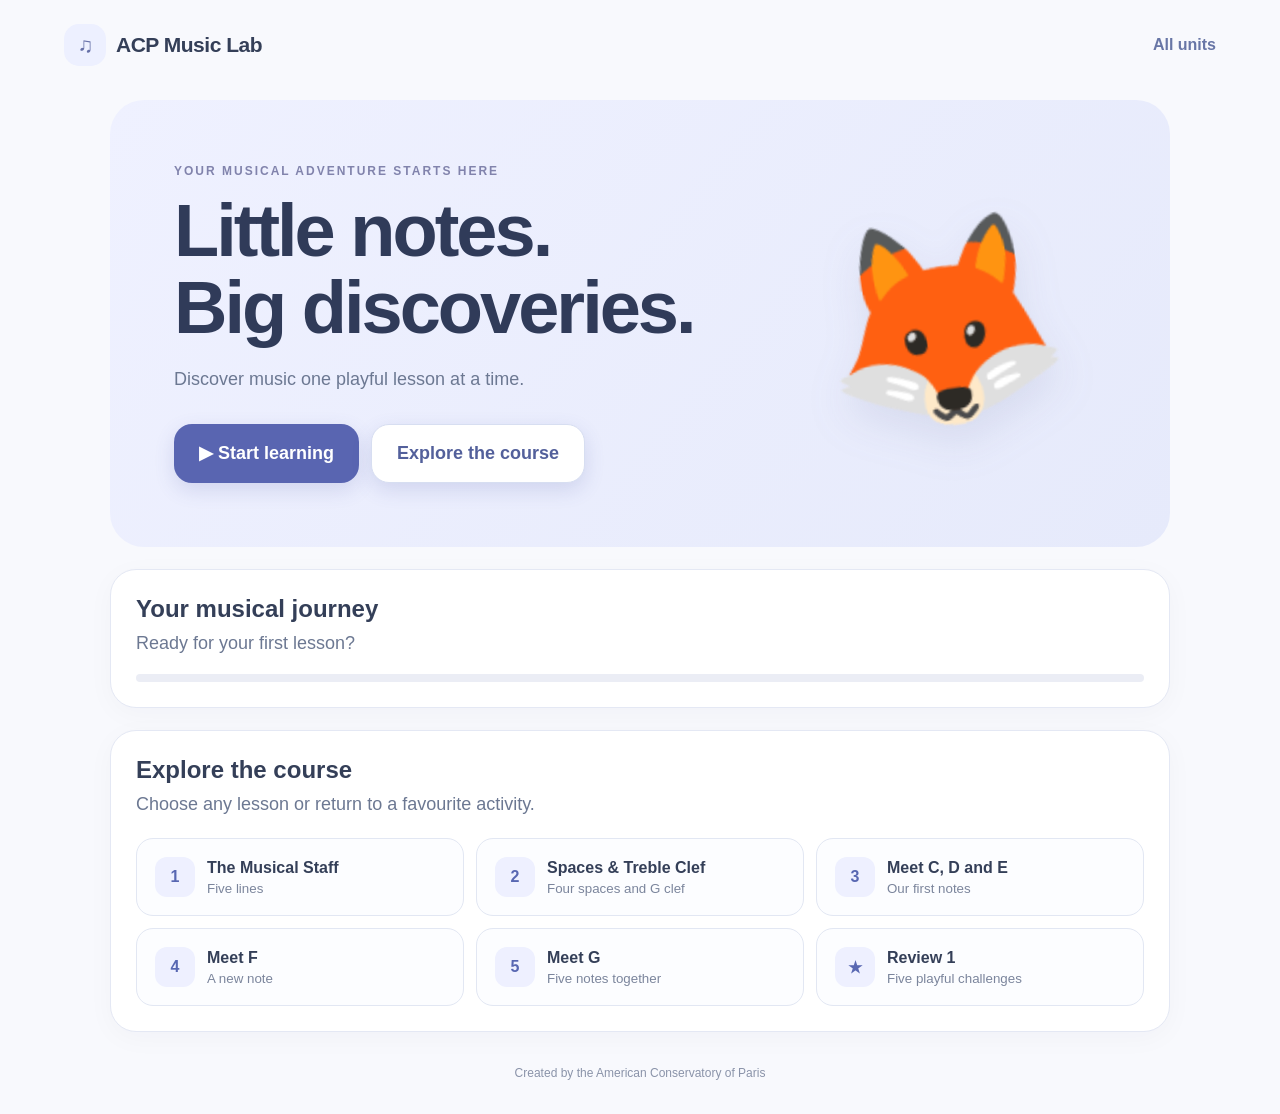
==== home.html @ 7eb4c39e "Publish ACP Music Lab landing page" ====
<!doctype html><html lang="en"><head><meta charset="utf-8"><meta name="viewport" content="width=device-width,initial-scale=1,viewport-fit=cover"><title>ACP Music Lab — Welcome</title><style>
:root{font-family:-apple-system,BlinkMacSystemFont,"Segoe UI",sans-serif;color:#343f58;background:#f8f9fd}*{box-sizing:border-box}body{margin:0;min-height:100vh}header{display:flex;align-items:center;justify-content:space-between;padding:24px clamp(20px,5vw,80px);gap:12px}header strong{font-size:21px;letter-spacing:-.5px}header a{color:#6876a6;text-decoration:none;font-weight:700}.logo{display:inline-grid;place-items:center;background:#edf0ff;color:#6670a8;border-radius:15px;width:42px;height:42px;margin-right:10px}main{max-width:1100px;margin:10px auto 0;padding:0 20px}.hero{background:linear-gradient(130deg,#eff1ff,#e6eafb);border-radius:34px;padding:clamp(28px,5vw,68px);display:grid;grid-template-columns:1fr minmax(180px,35%);gap:24px;align-items:center}.eyebrow{font-size:12px;font-weight:800;letter-spacing:2px;color:#8183ac;text-transform:uppercase}h1{font-size:clamp(42px,6vw,74px);letter-spacing:-3px;line-height:1.04;margin:15px 0;color:#303b59}p{font-size:18px;line-height:1.6;color:#6c7892}.primary{display:inline-flex;align-items:center;justify-content:center;gap:12px;border-radius:18px;padding:18px 25px;background:#5965b1;color:white;text-decoration:none;font-size:18px;font-weight:750;box-shadow:0 7px 20px #4858a22a}.secondary{background:white;color:#53609b;border:1px solid #d7def1}.actions{display:flex;gap:12px;flex-wrap:wrap;margin-top:30px}.fox{font-size:clamp(110px,17vw,200px);text-align:center;filter:drop-shadow(0 18px 20px #5d6b9a20);transform:rotate(-8deg)}.panel{background:white;border:1px solid #e4e8f4;border-radius:26px;padding:25px;margin-top:22px;box-shadow:0 6px 28px #202c4508}.panel h2{font-size:24px;margin:0 0 6px}.progress{height:8px;background:#ebedf5;border-radius:99px;overflow:hidden;margin-top:16px}.progress>div{height:100%;width:0;background:#daa520;transition:width .3s}.units{display:grid;grid-template-columns:repeat(3,1fr);gap:12px;margin-top:20px}.unit{display:flex;align-items:center;gap:12px;padding:18px;border:1px solid #e2e7f3;border-radius:17px;text-decoration:none;color:#343f58;background:#fcfdff}.unit b{background:#eef0ff;border-radius:12px;width:40px;height:40px;display:grid;place-items:center;color:#5867b2}.unit span{font-weight:700}.unit small{display:block;color:#7b859c;font-weight:400;margin-top:4px}footer{text-align:center;color:#8a93a9;font-size:12px;padding:34px 16px}@media(max-width:680px){.hero{grid-template-columns:1fr;text-align:center}.fox{font-size:110px;grid-row:1}.actions{justify-content:center}.units{grid-template-columns:1fr}h1{letter-spacing:-2px}.primary{width:100%}}
</style></head><body><header><strong><span class="logo">♫</span>ACP Music Lab</strong><a href="#library">All units</a></header><main><section class="hero"><div><div class="eyebrow">Your musical adventure starts here</div><h1>Little notes.<br>Big discoveries.</h1><p>Discover music one playful lesson at a time.</p><div class="actions"><a class="primary" id="continue" href="unit1.html">▶ Start learning</a><a class="primary secondary" href="#library">Explore the course</a></div></div><div class="fox" aria-label="Friendly fox mascot" role="img">🦊</div></section><section class="panel"><h2>Your musical journey</h2><p id="progress-label" style="margin:0">Ready for your first lesson?</p><div class="progress"><div id="bar"></div></div></section><section class="panel" id="library"><h2>Explore the course</h2><p style="margin:0">Choose any lesson or return to a favourite activity.</p><div class="units">
<a class="unit" href="unit1.html"><b>1</b><span>The Musical Staff<small>Five lines</small></span></a>
<a class="unit" href="unit2.html"><b>2</b><span>Spaces & Treble Clef<small>Four spaces and G clef</small></span></a>
<a class="unit" href="unit3.html"><b>3</b><span>Meet C, D and E<small>Our first notes</small></span></a>
<a class="unit" href="unit4.html"><b>4</b><span>Meet F<small>A new note</small></span></a>
<a class="unit" href="unit5.html"><b>5</b><span>Meet G<small>Five notes together</small></span></a>
<a class="unit" href="review1.html"><b>★</b><span>Review 1<small>Five playful challenges</small></span></a>
</div></section></main><footer>Created by the American Conservatory of Paris</footer><script>
(()=>{let p={};try{p=JSON.parse(localStorage.getItem('acp-progress-v2')||'{}')}catch(e){}const valid=['unit1.html','unit2.html','unit3.html','unit4.html','unit5.html','review1.html'];if(valid.includes(p.last)){const a=document.getElementById('continue');a.href=p.last;a.textContent='▶ Continue learning'}const completed=valid.filter(x=>p.completed&&p.completed[x]).length;document.getElementById('bar').style.width=(completed/6*100)+'%';document.getElementById('progress-label').textContent=completed?completed+' of 6 lessons completed':'Ready for your first lesson?'})();
</script></body></html>
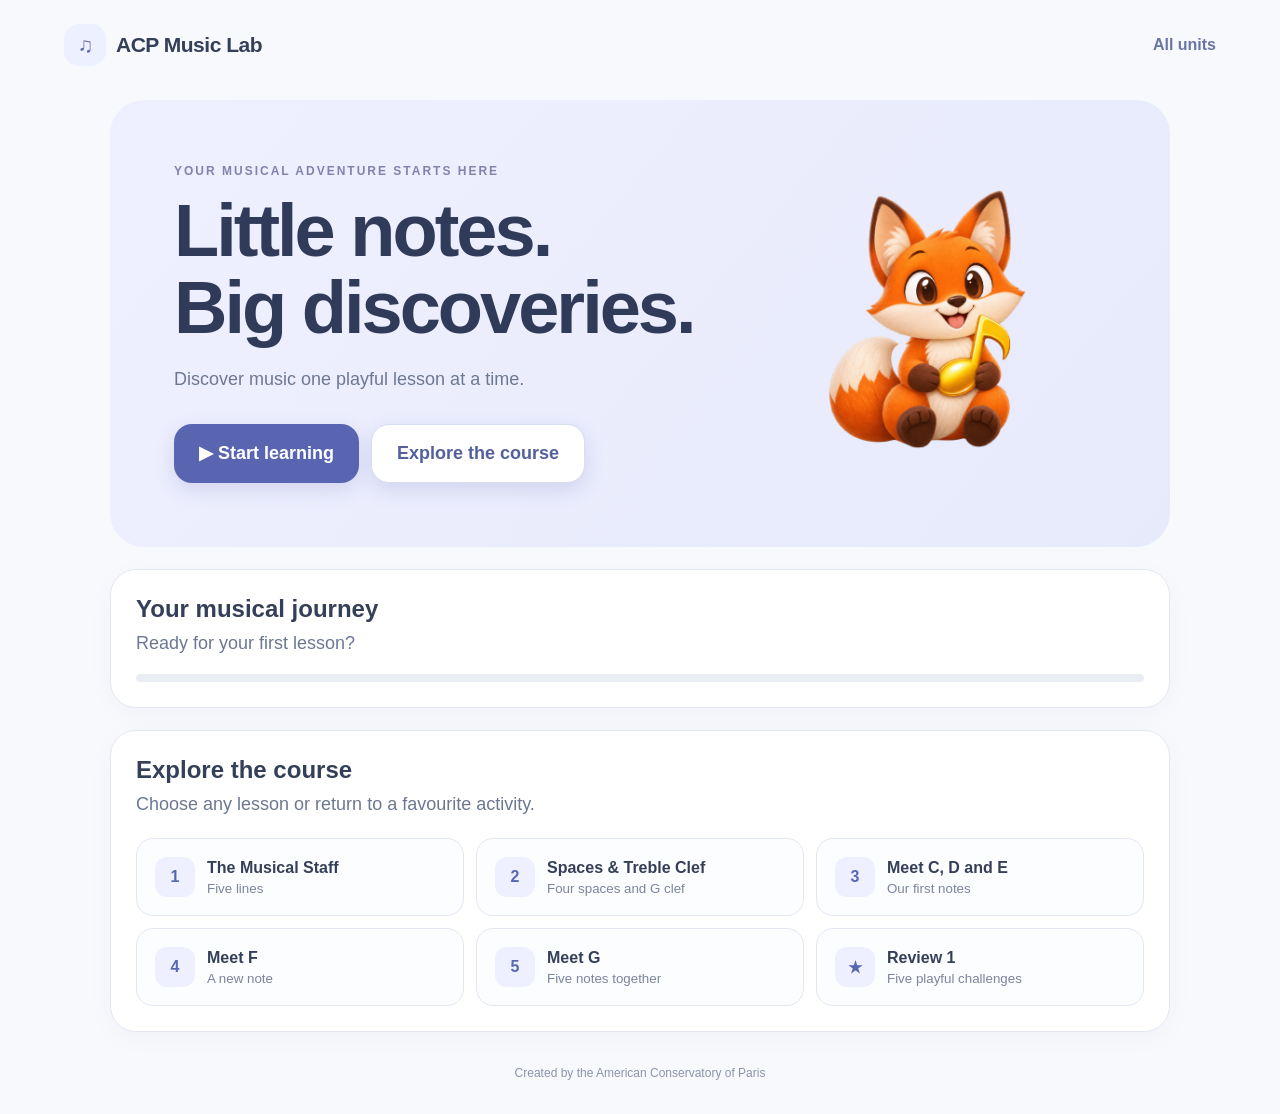
==== commit 388e7a8a: "Harmonise home.html with approved fox and shared course presentation" ====
--- a/home.html
+++ b/home.html
@@ -1,6 +1,7 @@
 <!doctype html><html lang="en"><head><meta charset="utf-8"><meta name="viewport" content="width=device-width,initial-scale=1,viewport-fit=cover"><title>ACP Music Lab — Welcome</title><style>
 :root{font-family:-apple-system,BlinkMacSystemFont,"Segoe UI",sans-serif;color:#343f58;background:#f8f9fd}*{box-sizing:border-box}body{margin:0;min-height:100vh}header{display:flex;align-items:center;justify-content:space-between;padding:24px clamp(20px,5vw,80px);gap:12px}header strong{font-size:21px;letter-spacing:-.5px}header a{color:#6876a6;text-decoration:none;font-weight:700}.logo{display:inline-grid;place-items:center;background:#edf0ff;color:#6670a8;border-radius:15px;width:42px;height:42px;margin-right:10px}main{max-width:1100px;margin:10px auto 0;padding:0 20px}.hero{background:linear-gradient(130deg,#eff1ff,#e6eafb);border-radius:34px;padding:clamp(28px,5vw,68px);display:grid;grid-template-columns:1fr minmax(180px,35%);gap:24px;align-items:center}.eyebrow{font-size:12px;font-weight:800;letter-spacing:2px;color:#8183ac;text-transform:uppercase}h1{font-size:clamp(42px,6vw,74px);letter-spacing:-3px;line-height:1.04;margin:15px 0;color:#303b59}p{font-size:18px;line-height:1.6;color:#6c7892}.primary{display:inline-flex;align-items:center;justify-content:center;gap:12px;border-radius:18px;padding:18px 25px;background:#5965b1;color:white;text-decoration:none;font-size:18px;font-weight:750;box-shadow:0 7px 20px #4858a22a}.secondary{background:white;color:#53609b;border:1px solid #d7def1}.actions{display:flex;gap:12px;flex-wrap:wrap;margin-top:30px}.fox{font-size:clamp(110px,17vw,200px);text-align:center;filter:drop-shadow(0 18px 20px #5d6b9a20);transform:rotate(-8deg)}.panel{background:white;border:1px solid #e4e8f4;border-radius:26px;padding:25px;margin-top:22px;box-shadow:0 6px 28px #202c4508}.panel h2{font-size:24px;margin:0 0 6px}.progress{height:8px;background:#ebedf5;border-radius:99px;overflow:hidden;margin-top:16px}.progress>div{height:100%;width:0;background:#daa520;transition:width .3s}.units{display:grid;grid-template-columns:repeat(3,1fr);gap:12px;margin-top:20px}.unit{display:flex;align-items:center;gap:12px;padding:18px;border:1px solid #e2e7f3;border-radius:17px;text-decoration:none;color:#343f58;background:#fcfdff}.unit b{background:#eef0ff;border-radius:12px;width:40px;height:40px;display:grid;place-items:center;color:#5867b2}.unit span{font-weight:700}.unit small{display:block;color:#7b859c;font-weight:400;margin-top:4px}footer{text-align:center;color:#8a93a9;font-size:12px;padding:34px 16px}@media(max-width:680px){.hero{grid-template-columns:1fr;text-align:center}.fox{font-size:110px;grid-row:1}.actions{justify-content:center}.units{grid-template-columns:1fr}h1{letter-spacing:-2px}.primary{width:100%}}
-</style></head><body><header><strong><span class="logo">♫</span>ACP Music Lab</strong><a href="#library">All units</a></header><main><section class="hero"><div><div class="eyebrow">Your musical adventure starts here</div><h1>Little notes.<br>Big discoveries.</h1><p>Discover music one playful lesson at a time.</p><div class="actions"><a class="primary" id="continue" href="unit1.html">▶ Start learning</a><a class="primary secondary" href="#library">Explore the course</a></div></div><div class="fox" aria-label="Friendly fox mascot" role="img">🦊</div></section><section class="panel"><h2>Your musical journey</h2><p id="progress-label" style="margin:0">Ready for your first lesson?</p><div class="progress"><div id="bar"></div></div></section><section class="panel" id="library"><h2>Explore the course</h2><p style="margin:0">Choose any lesson or return to a favourite activity.</p><div class="units">
+.fox{font-size:0;transform:none;filter:none;display:flex;align-items:center;justify-content:center}.hero{background:linear-gradient(130deg,#eff0ff,#e7eafb)}.unit:focus-visible,.primary:focus-visible{outline:3px solid #5965b1;outline-offset:3px}@media(max-width:680px){.fox img{max-width:190px!important}}
+</style></head><body><header><strong><span class="logo">♫</span>ACP Music Lab</strong><a href="#library">All units</a></header><main><section class="hero"><div><div class="eyebrow">Your musical adventure starts here</div><h1>Little notes.<br>Big discoveries.</h1><p>Discover music one playful lesson at a time.</p><div class="actions"><a class="primary" id="continue" href="unit1.html">▶ Start learning</a><a class="primary secondary" href="#library">Explore the course</a></div></div><div class="fox" role="img" aria-label="Friendly fox mascot"><img src="fox-approved.png" alt="Friendly orange fox holding a musical note" width="300" height="286" style="width:100%;max-width:300px;height:auto;object-fit:contain;display:block;margin:auto"></div></section><section class="panel"><h2>Your musical journey</h2><p id="progress-label" style="margin:0">Ready for your first lesson?</p><div class="progress"><div id="bar"></div></div></section><section class="panel" id="library"><h2>Explore the course</h2><p style="margin:0">Choose any lesson or return to a favourite activity.</p><div class="units">
 <a class="unit" href="unit1.html"><b>1</b><span>The Musical Staff<small>Five lines</small></span></a>
 <a class="unit" href="unit2.html"><b>2</b><span>Spaces & Treble Clef<small>Four spaces and G clef</small></span></a>
 <a class="unit" href="unit3.html"><b>3</b><span>Meet C, D and E<small>Our first notes</small></span></a>
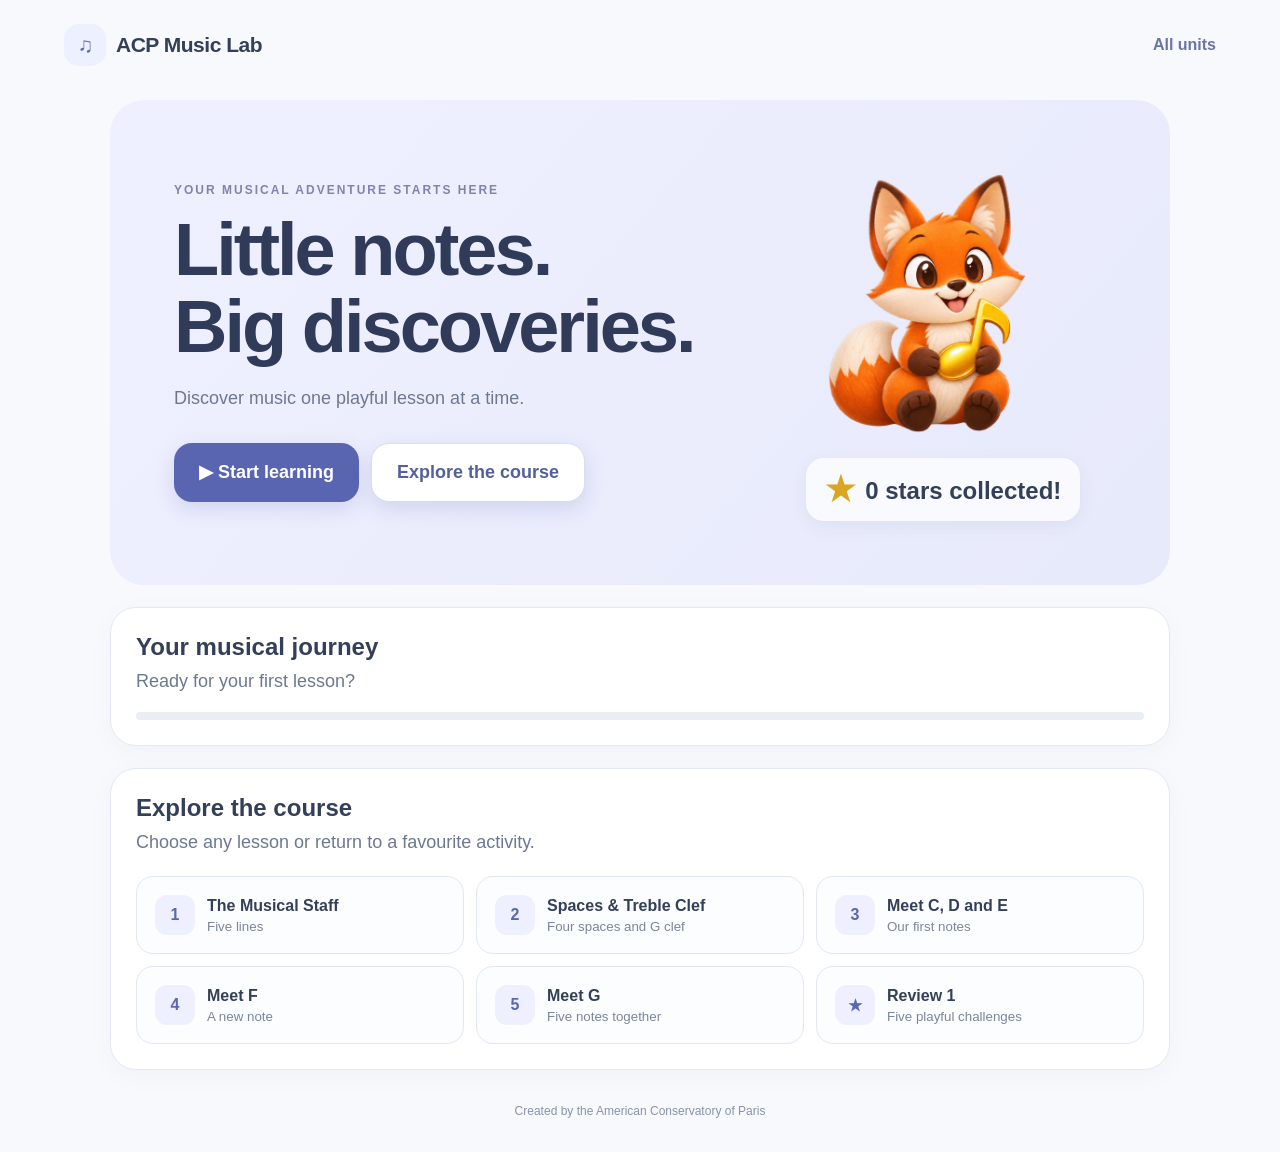
==== commit 3efe5ddc: "Track earned stars per exercise and show total beside landing fox" ====
--- a/home.html
+++ b/home.html
@@ -1,7 +1,8 @@
 <!doctype html><html lang="en"><head><meta charset="utf-8"><meta name="viewport" content="width=device-width,initial-scale=1,viewport-fit=cover"><title>ACP Music Lab — Welcome</title><style>
 :root{font-family:-apple-system,BlinkMacSystemFont,"Segoe UI",sans-serif;color:#343f58;background:#f8f9fd}*{box-sizing:border-box}body{margin:0;min-height:100vh}header{display:flex;align-items:center;justify-content:space-between;padding:24px clamp(20px,5vw,80px);gap:12px}header strong{font-size:21px;letter-spacing:-.5px}header a{color:#6876a6;text-decoration:none;font-weight:700}.logo{display:inline-grid;place-items:center;background:#edf0ff;color:#6670a8;border-radius:15px;width:42px;height:42px;margin-right:10px}main{max-width:1100px;margin:10px auto 0;padding:0 20px}.hero{background:linear-gradient(130deg,#eff1ff,#e6eafb);border-radius:34px;padding:clamp(28px,5vw,68px);display:grid;grid-template-columns:1fr minmax(180px,35%);gap:24px;align-items:center}.eyebrow{font-size:12px;font-weight:800;letter-spacing:2px;color:#8183ac;text-transform:uppercase}h1{font-size:clamp(42px,6vw,74px);letter-spacing:-3px;line-height:1.04;margin:15px 0;color:#303b59}p{font-size:18px;line-height:1.6;color:#6c7892}.primary{display:inline-flex;align-items:center;justify-content:center;gap:12px;border-radius:18px;padding:18px 25px;background:#5965b1;color:white;text-decoration:none;font-size:18px;font-weight:750;box-shadow:0 7px 20px #4858a22a}.secondary{background:white;color:#53609b;border:1px solid #d7def1}.actions{display:flex;gap:12px;flex-wrap:wrap;margin-top:30px}.fox{font-size:clamp(110px,17vw,200px);text-align:center;filter:drop-shadow(0 18px 20px #5d6b9a20);transform:rotate(-8deg)}.panel{background:white;border:1px solid #e4e8f4;border-radius:26px;padding:25px;margin-top:22px;box-shadow:0 6px 28px #202c4508}.panel h2{font-size:24px;margin:0 0 6px}.progress{height:8px;background:#ebedf5;border-radius:99px;overflow:hidden;margin-top:16px}.progress>div{height:100%;width:0;background:#daa520;transition:width .3s}.units{display:grid;grid-template-columns:repeat(3,1fr);gap:12px;margin-top:20px}.unit{display:flex;align-items:center;gap:12px;padding:18px;border:1px solid #e2e7f3;border-radius:17px;text-decoration:none;color:#343f58;background:#fcfdff}.unit b{background:#eef0ff;border-radius:12px;width:40px;height:40px;display:grid;place-items:center;color:#5867b2}.unit span{font-weight:700}.unit small{display:block;color:#7b859c;font-weight:400;margin-top:4px}footer{text-align:center;color:#8a93a9;font-size:12px;padding:34px 16px}@media(max-width:680px){.hero{grid-template-columns:1fr;text-align:center}.fox{font-size:110px;grid-row:1}.actions{justify-content:center}.units{grid-template-columns:1fr}h1{letter-spacing:-2px}.primary{width:100%}}
 .fox{font-size:0;transform:none;filter:none;display:flex;align-items:center;justify-content:center}.hero{background:linear-gradient(130deg,#eff0ff,#e7eafb)}.unit:focus-visible,.primary:focus-visible{outline:3px solid #5965b1;outline-offset:3px}@media(max-width:680px){.fox img{max-width:190px!important}}
-</style></head><body><header><strong><span class="logo">♫</span>ACP Music Lab</strong><a href="#library">All units</a></header><main><section class="hero"><div><div class="eyebrow">Your musical adventure starts here</div><h1>Little notes.<br>Big discoveries.</h1><p>Discover music one playful lesson at a time.</p><div class="actions"><a class="primary" id="continue" href="unit1.html">▶ Start learning</a><a class="primary secondary" href="#library">Explore the course</a></div></div><div class="fox" role="img" aria-label="Friendly fox mascot"><img src="fox-approved.png" alt="Friendly orange fox holding a musical note" width="300" height="286" style="width:100%;max-width:300px;height:auto;object-fit:contain;display:block;margin:auto"></div></section><section class="panel"><h2>Your musical journey</h2><p id="progress-label" style="margin:0">Ready for your first lesson?</p><div class="progress"><div id="bar"></div></div></section><section class="panel" id="library"><h2>Explore the course</h2><p style="margin:0">Choose any lesson or return to a favourite activity.</p><div class="units">
+.fox-wrap{display:flex;flex-direction:column;align-items:center;justify-content:center;gap:8px}.star-total{white-space:nowrap;text-align:center;font-size:clamp(18px,2.3vw,24px);font-weight:850;color:#343f58;background:#ffffffbd;padding:12px 19px;border-radius:18px;box-shadow:0 5px 18px #303b5910}.star-symbol{color:#daa520;font-size:1.4em;vertical-align:-.05em;margin-right:4px}@media(max-width:680px){.fox-wrap{grid-row:1}.star-total{font-size:20px}}
+</style></head><body><header><strong><span class="logo">♫</span>ACP Music Lab</strong><a href="#library">All units</a></header><main><section class="hero"><div><div class="eyebrow">Your musical adventure starts here</div><h1>Little notes.<br>Big discoveries.</h1><p>Discover music one playful lesson at a time.</p><div class="actions"><a class="primary" id="continue" href="unit1.html">▶ Start learning</a><a class="primary secondary" href="#library">Explore the course</a></div></div><div class="fox-wrap"><div class="fox" role="img" aria-label="Friendly fox mascot"><img src="fox-approved.png" alt="Friendly orange fox holding a musical note" width="300" height="286" style="width:100%;max-width:300px;height:auto;object-fit:contain;display:block;margin:auto"></div><div class="star-total" aria-live="polite"><span class="star-symbol" aria-hidden="true">★</span> <span id="collected-stars">0</span> stars collected!</div></div></section><section class="panel"><h2>Your musical journey</h2><p id="progress-label" style="margin:0">Ready for your first lesson?</p><div class="progress"><div id="bar"></div></div></section><section class="panel" id="library"><h2>Explore the course</h2><p style="margin:0">Choose any lesson or return to a favourite activity.</p><div class="units">
 <a class="unit" href="unit1.html"><b>1</b><span>The Musical Staff<small>Five lines</small></span></a>
 <a class="unit" href="unit2.html"><b>2</b><span>Spaces & Treble Clef<small>Four spaces and G clef</small></span></a>
 <a class="unit" href="unit3.html"><b>3</b><span>Meet C, D and E<small>Our first notes</small></span></a>
@@ -9,5 +10,5 @@
 <a class="unit" href="unit5.html"><b>5</b><span>Meet G<small>Five notes together</small></span></a>
 <a class="unit" href="review1.html"><b>★</b><span>Review 1<small>Five playful challenges</small></span></a>
 </div></section></main><footer>Created by the American Conservatory of Paris</footer><script>
-(()=>{let p={};try{p=JSON.parse(localStorage.getItem('acp-progress-v2')||'{}')}catch(e){}const valid=['unit1.html','unit2.html','unit3.html','unit4.html','unit5.html','review1.html'];if(valid.includes(p.last)){const a=document.getElementById('continue');a.href=p.last;a.textContent='▶ Continue learning'}const completed=valid.filter(x=>p.completed&&p.completed[x]).length;document.getElementById('bar').style.width=(completed/6*100)+'%';document.getElementById('progress-label').textContent=completed?completed+' of 6 lessons completed':'Ready for your first lesson?'})();
+(()=>{let p={};try{p=JSON.parse(localStorage.getItem('acp-progress-v2')||'{}')}catch(e){}const valid=['unit1.html','unit2.html','unit3.html','unit4.html','unit5.html','review1.html'];if(valid.includes(p.last)){const a=document.getElementById('continue');a.href=p.last;a.textContent='▶ Continue learning'}let starProgress={};try{starProgress=JSON.parse(localStorage.getItem('acp-stars-v1')||'{}')}catch(e){}const starLimits={'unit1.html':3,'unit2.html':2,'unit3.html':1,'unit4.html':2,'unit5.html':2,'review1.html':5};const stars=Object.entries(starLimits).reduce((total,[page,limit])=>total+Math.min(limit,Math.max(0,Number(starProgress[page])||0)),0);document.getElementById('collected-stars').textContent=stars;const completed=valid.filter(x=>p.completed&&p.completed[x]).length;document.getElementById('bar').style.width=(completed/6*100)+'%';document.getElementById('progress-label').textContent=completed?completed+' of 6 lessons completed':'Ready for your first lesson?'})();
 </script></body></html>
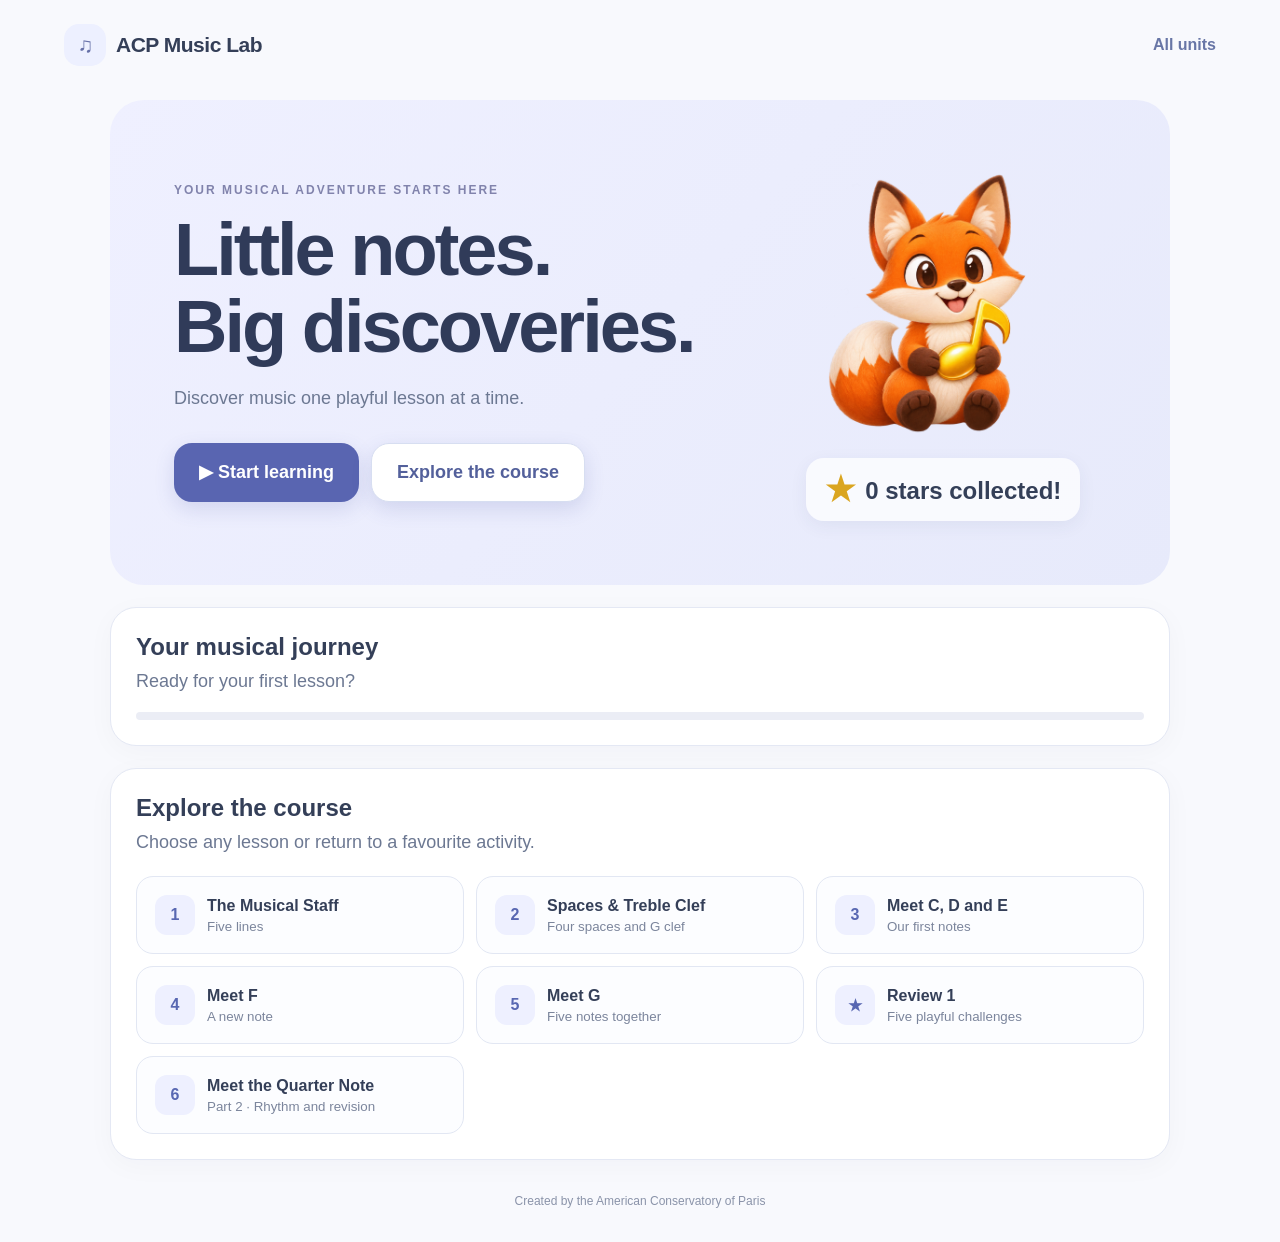
==== commit b8736536: "Connect Unit 6 in course navigation and landing progress" ====
--- a/home.html
+++ b/home.html
@@ -9,6 +9,7 @@
 <a class="unit" href="unit4.html"><b>4</b><span>Meet F<small>A new note</small></span></a>
 <a class="unit" href="unit5.html"><b>5</b><span>Meet G<small>Five notes together</small></span></a>
 <a class="unit" href="review1.html"><b>★</b><span>Review 1<small>Five playful challenges</small></span></a>
+<a class="unit" href="unit6.html"><b>6</b><span>Meet the Quarter Note<small>Part 2 · Rhythm and revision</small></span></a>
 </div></section></main><footer>Created by the American Conservatory of Paris</footer><script>
-(()=>{let p={};try{p=JSON.parse(localStorage.getItem('acp-progress-v2')||'{}')}catch(e){}const valid=['unit1.html','unit2.html','unit3.html','unit4.html','unit5.html','review1.html'];if(valid.includes(p.last)){const a=document.getElementById('continue');a.href=p.last;a.textContent='▶ Continue learning'}let starProgress={};try{starProgress=JSON.parse(localStorage.getItem('acp-stars-v1')||'{}')}catch(e){}const starLimits={'unit1.html':3,'unit2.html':2,'unit3.html':1,'unit4.html':2,'unit5.html':2,'review1.html':5};const stars=Object.entries(starLimits).reduce((total,[page,limit])=>total+Math.min(limit,Math.max(0,Number(starProgress[page])||0)),0);document.getElementById('collected-stars').textContent=stars;const completed=valid.filter(x=>p.completed&&p.completed[x]).length;document.getElementById('bar').style.width=(completed/6*100)+'%';document.getElementById('progress-label').textContent=completed?completed+' of 6 lessons completed':'Ready for your first lesson?'})();
+(()=>{let p={};try{p=JSON.parse(localStorage.getItem('acp-progress-v2')||'{}')}catch(e){}const valid=['unit1.html','unit2.html','unit3.html','unit4.html','unit5.html','review1.html','unit6.html'];if(valid.includes(p.last)){const a=document.getElementById('continue');a.href=p.last;a.textContent='▶ Continue learning'}let starProgress={};try{starProgress=JSON.parse(localStorage.getItem('acp-stars-v1')||'{}')}catch(e){}const starLimits={'unit1.html':3,'unit2.html':2,'unit3.html':1,'unit4.html':2,'unit5.html':2,'review1.html':5,'unit6.html':5};const stars=Object.entries(starLimits).reduce((total,[page,limit])=>total+Math.min(limit,Math.max(0,Number(starProgress[page])||0)),0);document.getElementById('collected-stars').textContent=stars;const completed=valid.filter(x=>p.completed&&p.completed[x]).length;document.getElementById('bar').style.width=(completed/7*100)+'%';document.getElementById('progress-label').textContent=completed?completed+' of 7 lessons completed':'Ready for your first lesson?'})();
 </script></body></html>
